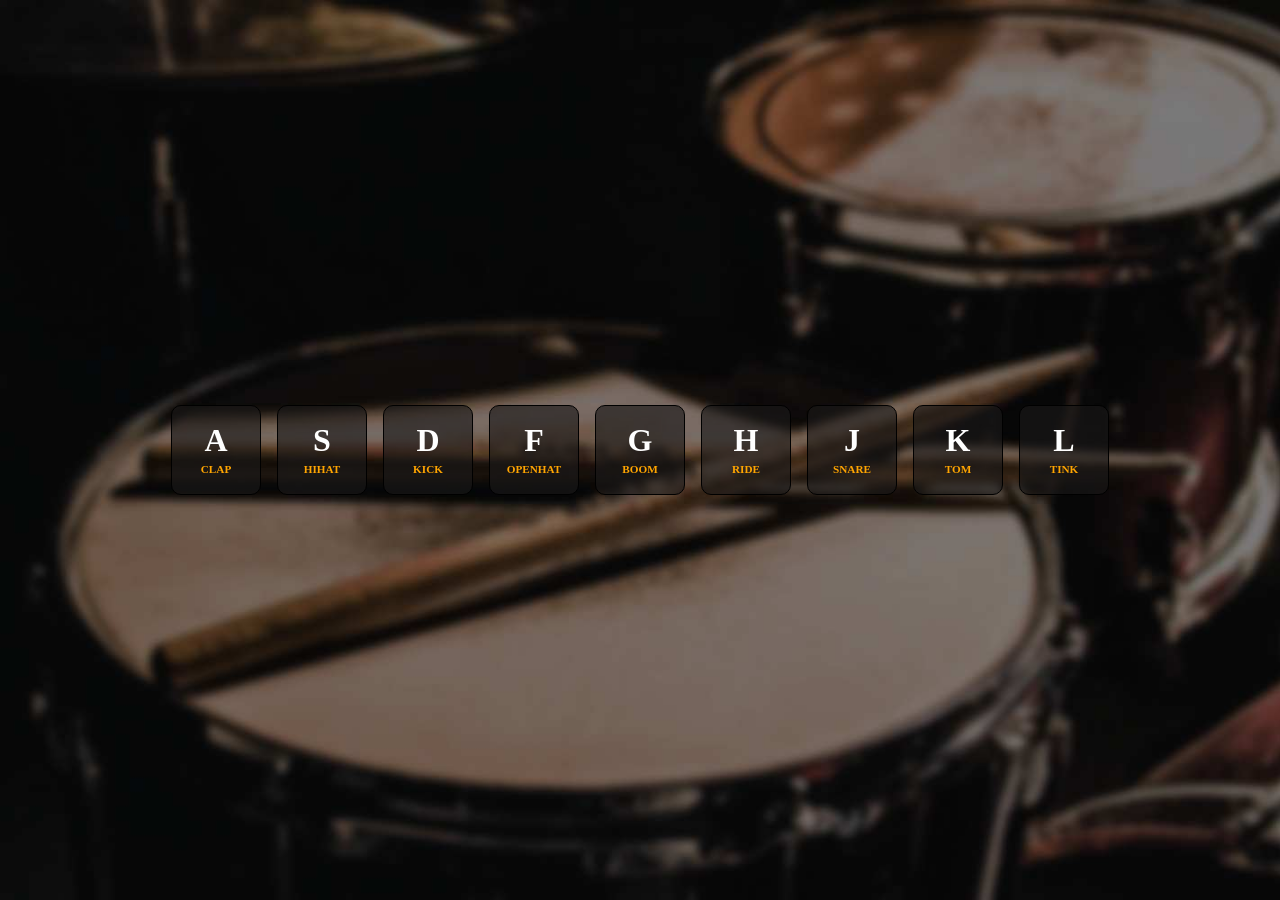
==== index-START.html @ da8abc8d "first commit" ====
<!DOCTYPE html>
<html lang="en">
<head>
  <meta charset="UTF-8">
  <title>JS Drum Kit</title>
  <link rel="stylesheet" href="style.css">
</head>
<body>

<div class="keys">

  <div data-key="65" class="key">
    <h1>A</h1>
    <span class="sound">clap</span>
  </div>
  <div data-key="83" class="key">
    <h1>S</h1>
    <span class="sound">hihat</span>
  </div>
  <div data-key="68" class="key">
    <h1>D</h1>
    <span class="sound">kick</span>
  </div>
  <div data-key="70" class="key">
    <h1>F</h1>
    <span class="sound">openhat</span>
  </div>
  <div data-key="71" class="key">
    <h1>G</h1>
    <span class="sound">boom</span>
  </div>
  <div data-key="72" class="key">
    <h1>H</h1>
    <span class="sound">ride</span>
  </div>
  <div data-key="74" class="key">
    <h1>J</h1>
    <span class="sound">snare</span>
  </div>
  <div data-key="75" class="key">
    <h1>K</h1>
    <span class="sound">tom</span>
  </div>
  <div data-key="76" class="key">
    <h1>L</h1>
    <span class="sound">tink</span>
  </div>
  
</div>

</body>
</html>
---- style.css ----
* {
    margin: 0;
    padding: 0;
    box-sizing: border-box;
}

body {
    background-image: url("./assets/images/drums.jpeg");
    background-size: cover; 
    display: flex;
    justify-content: center;
    height: 100vh;
}

.keys {
    display: flex;
    align-items: center;
    justify-content: center;
}

.key {
    width: 90px;
    height: 90px;
    border: 1px solid black;
    border-radius: 10px;
    padding: 1rem;
    text-align: center;
    color: white;
    background-color: rgba(26, 25, 25, 0.623);
    margin: 0.5rem;
}

.sound {
    color: orange;
    text-transform: uppercase;
    font-size: 0.7rem;
    font-weight: bold;
}
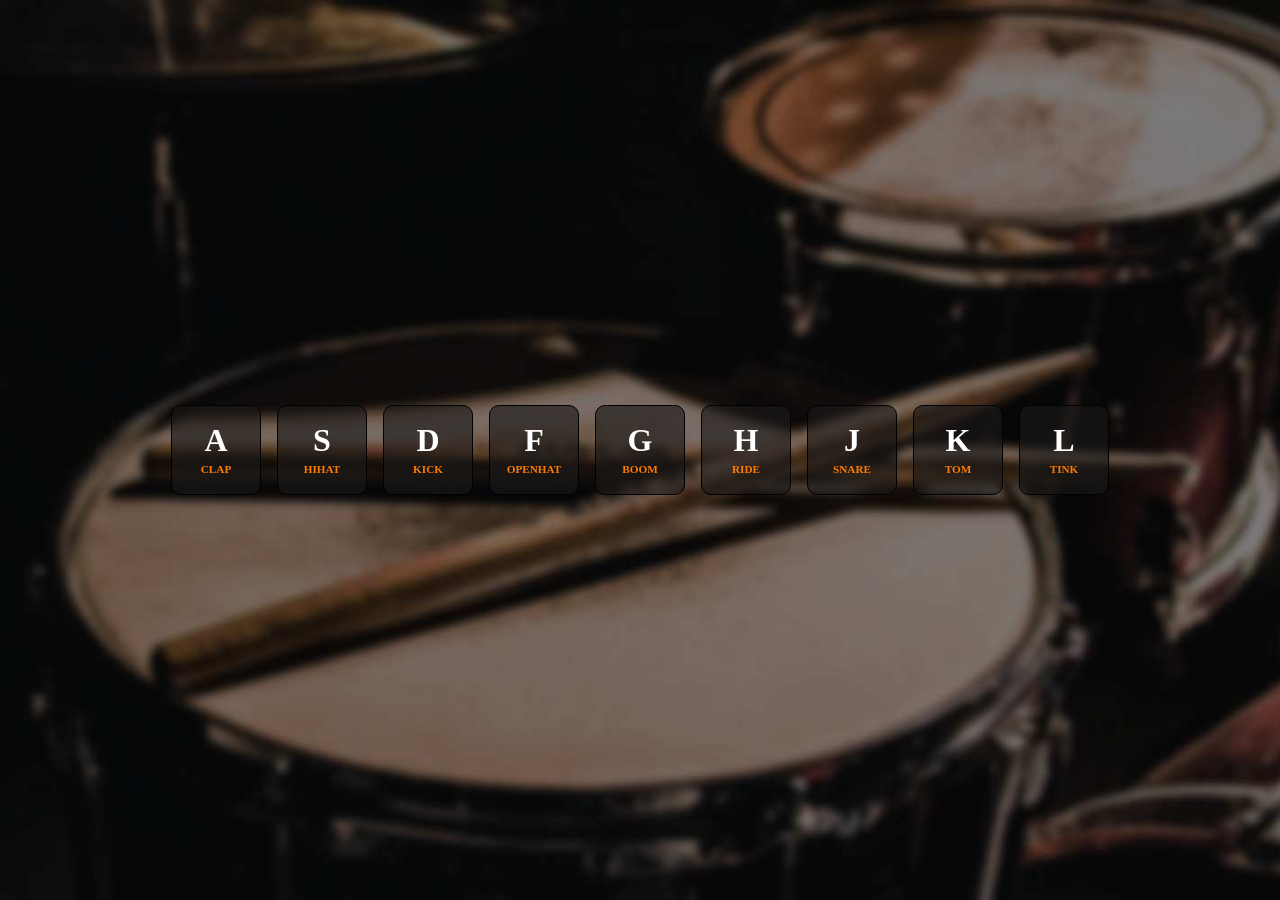
==== commit 863504fe: "added event listener" ====
--- a/index-START.html
+++ b/index-START.html
@@ -45,8 +45,34 @@
     <h1>L</h1>
     <span class="sound">tink</span>
   </div>
+
+</div>
+
+<audio data-key="65" src="assets/sounds/clap.wav"></audio>
+<audio data-key="83" src="assets/sounds/hihat.wav"></audio>
+<audio data-key="68" src="assets/sounds/kick.wav"></audio>
+<audio data-key="70" src="assets/sounds/openhat.wav"></audio>
+<audio data-key="71" src="assets/sounds/boom.wav"></audio>
+<audio data-key="72" src="assets/sounds/ride.wav"></audio>
+<audio data-key="74" src="assets/sounds/snare.wav"></audio>
+<audio data-key="75" src="assets/sounds/tom.wav"></audio>
+<audio data-key="76" src="assets/sounds/tink.wav"></audio>
+
+
+<script>
+
+window.addEventListener('keydown', function(e) {
+  const audio = document.querySelector(`audio[data-key="${e.keyCode}"]`);
+  if (!audio) return;
+  audio.currentTime = 0;
+  audio.play();
+  const key = document.querySelector(`div[data-key="${e.keyCode}"]`);
+  key.classList.add("playing");
+  setTimeout(function(){ key.classList.remove("playing"); }, 200);
   
-</div>
+})
+
+</script>
 
 </body>
 </html>
--- a/style.css
+++ b/style.css
@@ -31,8 +31,12 @@
 }
 
 .sound {
-    color: orange;
+    color: rgb(255, 123, 0);
     text-transform: uppercase;
     font-size: 0.7rem;
     font-weight: bold;
+}
+
+.playing {
+    border: 3px solid orange;
 }
